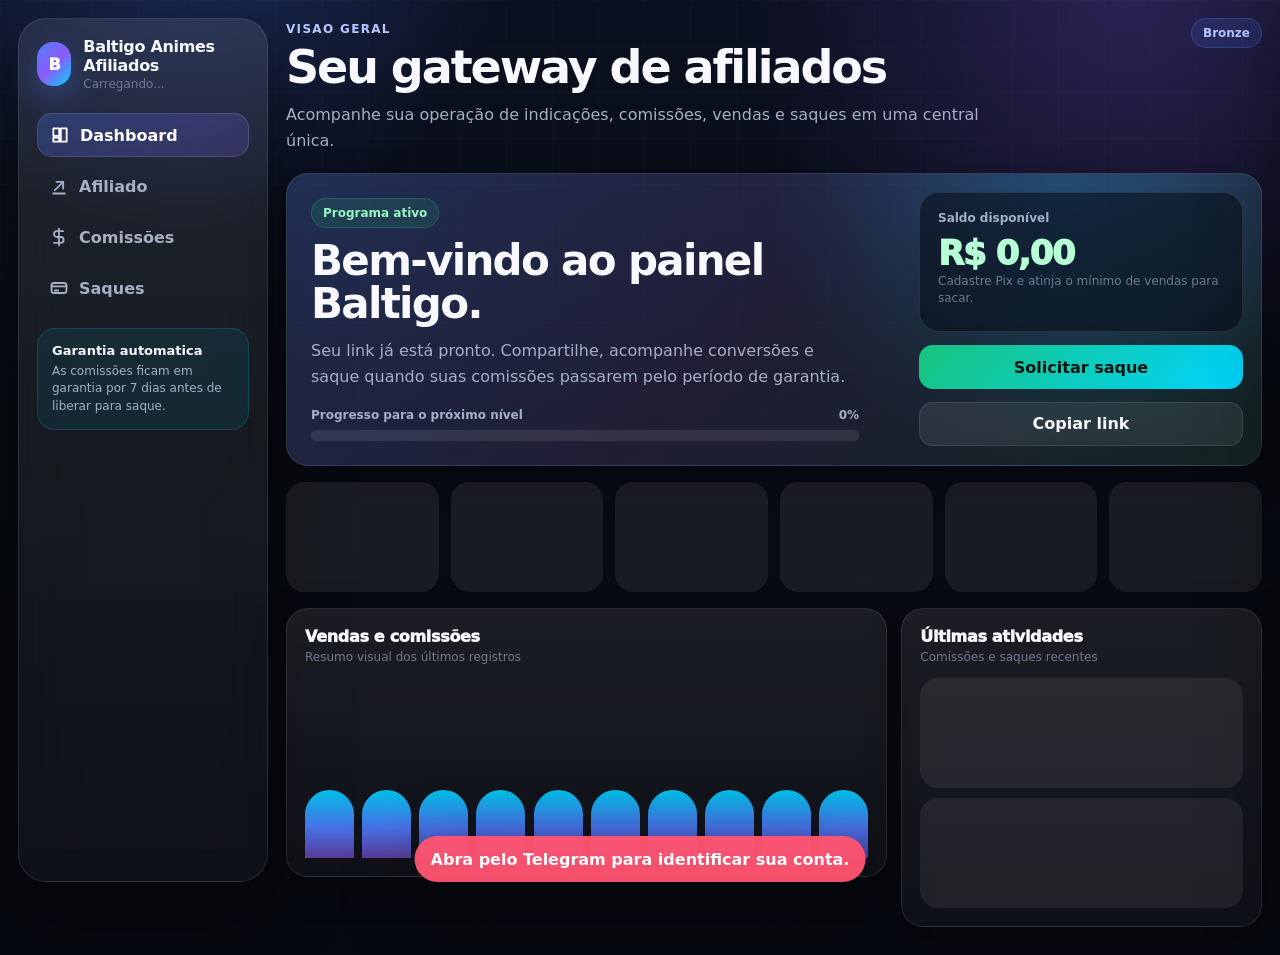
==== miniapp/affiliate/index.html @ 744299f0 "Create index.html" ====
<!doctype html>
<html lang="pt-BR">
<head>
  <meta charset="utf-8" />
  <meta name="viewport" content="width=device-width, initial-scale=1, maximum-scale=1, viewport-fit=cover" />
  <title>Baltigo Animes Afiliados</title>
  <meta name="theme-color" content="#090d18" />
  <script src="https://telegram.org/js/telegram-web-app.js"></script>
  <style>
    :root {
      --bg: #080b12;
      --bg2: #0c1220;
      --surface: rgba(17, 24, 39, .78);
      --surface2: rgba(25, 34, 52, .86);
      --surface3: rgba(255, 255, 255, .065);
      --line: rgba(255, 255, 255, .10);
      --line2: rgba(255, 255, 255, .18);
      --text: #f7f9ff;
      --text2: #a5b0c4;
      --text3: #6f7b93;
      --blue: #4f7dff;
      --cyan: #00d4ff;
      --purple: #8b5cf6;
      --green: #21d07a;
      --amber: #f6c453;
      --red: #ff5470;
      --shadow: 0 24px 80px rgba(0, 0, 0, .45);
      --shadow2: 0 10px 36px rgba(0, 0, 0, .30);
      --radius: 22px;
      --radius2: 14px;
      --safe-t: env(safe-area-inset-top, 0px);
      --safe-b: env(safe-area-inset-bottom, 0px);
      --ease: cubic-bezier(.22, 1, .36, 1);
      color-scheme: dark;
      font-family: Inter, ui-sans-serif, system-ui, -apple-system, BlinkMacSystemFont, "Segoe UI", sans-serif;
    }

    * { box-sizing: border-box; }
    html { scroll-behavior: smooth; }
    body {
      margin: 0;
      min-height: 100dvh;
      color: var(--text);
      background:
        radial-gradient(circle at 15% -10%, rgba(79, 125, 255, .28), transparent 330px),
        radial-gradient(circle at 88% 0%, rgba(139, 92, 246, .24), transparent 380px),
        linear-gradient(180deg, #0b1020 0%, #080b12 42%, #070910 100%);
      overflow-x: hidden;
      -webkit-font-smoothing: antialiased;
    }
    body::before {
      content: "";
      position: fixed;
      inset: 0;
      pointer-events: none;
      background-image:
        linear-gradient(rgba(255,255,255,.022) 1px, transparent 1px),
        linear-gradient(90deg, rgba(255,255,255,.022) 1px, transparent 1px);
      background-size: 46px 46px;
      mask-image: linear-gradient(180deg, rgba(0,0,0,.8), transparent 76%);
    }
    button, input, select, textarea { font: inherit; }
    button { border: 0; cursor: pointer; }
    input, select, textarea {
      width: 100%;
      color: var(--text);
      background: rgba(255, 255, 255, .065);
      border: 1px solid var(--line);
      border-radius: 14px;
      min-height: 48px;
      outline: none;
      padding: 0 14px;
      transition: border-color .2s, box-shadow .2s, background .2s;
    }
    textarea { min-height: 98px; padding-top: 12px; resize: vertical; }
    input:focus, select:focus, textarea:focus {
      border-color: rgba(79, 125, 255, .72);
      box-shadow: 0 0 0 4px rgba(79, 125, 255, .14);
      background: rgba(255, 255, 255, .09);
    }
    label { display: grid; gap: 8px; color: var(--text2); font-size: 13px; font-weight: 700; }

    .app-shell { position: relative; z-index: 1; max-width: 1440px; margin: 0 auto; padding: calc(18px + var(--safe-t)) 18px calc(28px + var(--safe-b)); }
    .layout { display: grid; grid-template-columns: 250px minmax(0, 1fr); gap: 18px; align-items: start; }
    .sidebar {
      position: sticky;
      top: calc(16px + var(--safe-t));
      min-height: calc(100dvh - 36px - var(--safe-t));
      background: linear-gradient(180deg, rgba(255,255,255,.09), rgba(255,255,255,.035));
      border: 1px solid var(--line);
      border-radius: 28px;
      box-shadow: var(--shadow);
      backdrop-filter: blur(24px);
      padding: 18px;
    }
    .brand { display: flex; align-items: center; gap: 12px; margin-bottom: 22px; }
    .brand-mark {
      width: 44px; height: 44px; border-radius: 16px;
      display: grid; place-items: center; font-weight: 950; letter-spacing: -.04em;
      background: linear-gradient(135deg, var(--blue), var(--purple) 52%, var(--cyan));
      box-shadow: 0 12px 32px rgba(79, 125, 255, .35);
    }
    .brand-title { font-size: 16px; font-weight: 900; letter-spacing: -.02em; }
    .brand-sub { color: var(--text3); font-size: 12px; margin-top: 2px; }
    .nav { display: grid; gap: 7px; }
    .nav-btn {
      display: flex; align-items: center; gap: 10px;
      min-height: 44px;
      padding: 0 12px;
      border-radius: 15px;
      background: transparent;
      color: var(--text2);
      font-weight: 800;
      transition: transform .18s var(--ease), background .18s, color .18s;
    }
    .nav-btn:hover { background: rgba(255,255,255,.07); color: var(--text); transform: translateX(2px); }
    .nav-btn.active { background: linear-gradient(135deg, rgba(79,125,255,.26), rgba(139,92,246,.20)); color: #fff; border: 1px solid rgba(255,255,255,.12); }
    .nav-ico { width: 20px; height: 20px; display: grid; place-items: center; color: currentColor; }
    .nav-ico svg { width: 20px; height: 20px; stroke: currentColor; fill: none; stroke-width: 2.15; stroke-linecap: round; stroke-linejoin: round; }
    .side-mini {
      margin-top: 18px;
      padding: 14px;
      border-radius: 18px;
      background: rgba(0, 212, 255, .08);
      border: 1px solid rgba(0, 212, 255, .18);
    }
    .side-mini strong { display: block; font-size: 13px; }
    .side-mini span { display: block; margin-top: 5px; color: var(--text2); font-size: 12px; line-height: 1.45; }

    .mobile-top { display: none; align-items: center; justify-content: space-between; gap: 12px; margin-bottom: 14px; }
    .mobile-nav {
      display: none;
      position: fixed;
      left: 12px; right: 12px; bottom: calc(10px + var(--safe-b));
      z-index: 30;
      grid-template-columns: repeat(5, 1fr);
      gap: 4px;
      padding: 6px;
      border-radius: 24px;
      background: rgba(12, 18, 32, .92);
      border: 1px solid var(--line);
      box-shadow: var(--shadow);
      backdrop-filter: blur(24px);
    }
    .mobile-nav.no-admin { grid-template-columns: repeat(4, 1fr); }
    .mobile-nav .nav-btn { min-height: 56px; justify-content: center; padding: 0; border-radius: 18px; flex-direction: column; gap: 3px; font-size: 10px; }
    .mobile-nav .nav-btn span:last-child { display: block; }
    .mobile-nav .nav-ico { width: 22px; height: 22px; }
    .mobile-nav .nav-ico svg { width: 21px; height: 21px; }

    .content { min-width: 0; }
    .page { display: none; animation: pageIn .26s var(--ease) both; }
    .page.active { display: block; }
    @keyframes pageIn { from { opacity: 0; transform: translateY(12px); } to { opacity: 1; transform: translateY(0); } }

    .topline { display: flex; align-items: flex-start; justify-content: space-between; gap: 14px; margin-bottom: 18px; }
    .eyebrow { display: inline-flex; align-items: center; gap: 8px; color: #b9c7ff; font-size: 12px; font-weight: 900; text-transform: uppercase; letter-spacing: .11em; }
    .page-title { margin: 8px 0 0; font-size: clamp(27px, 4.5vw, 46px); line-height: .98; letter-spacing: -.045em; }
    .page-copy { color: var(--text2); max-width: 720px; line-height: 1.65; margin: 12px 0 0; }
    .pill {
      display: inline-flex; align-items: center; gap: 7px;
      min-height: 30px;
      padding: 0 11px;
      border-radius: 999px;
      font-size: 12px;
      font-weight: 900;
      background: rgba(255,255,255,.07);
      border: 1px solid var(--line);
      color: var(--text2);
      white-space: nowrap;
    }
    .pill.green { background: rgba(33,208,122,.12); border-color: rgba(33,208,122,.24); color: #9af5c2; }
    .pill.amber { background: rgba(246,196,83,.13); border-color: rgba(246,196,83,.24); color: #ffe4a1; }
    .pill.blue { background: rgba(79,125,255,.14); border-color: rgba(79,125,255,.28); color: #b8c8ff; }
    .pill.red { background: rgba(255,84,112,.13); border-color: rgba(255,84,112,.26); color: #ffb3c1; }

    .card {
      position: relative;
      overflow: hidden;
      background: linear-gradient(180deg, rgba(255,255,255,.078), rgba(255,255,255,.036));
      border: 1px solid var(--line);
      border-radius: var(--radius);
      box-shadow: var(--shadow2);
      backdrop-filter: blur(22px);
      transition: transform .22s var(--ease), border-color .22s, background .22s;
    }
    .card:hover { transform: translateY(-3px); border-color: rgba(255,255,255,.18); }
    .card-pad { padding: 18px; }
    .hero-card {
      display: grid;
      grid-template-columns: minmax(0, 1fr) 360px;
      gap: 18px;
      align-items: stretch;
      margin-bottom: 16px;
      background:
        radial-gradient(circle at 80% 0%, rgba(0,212,255,.20), transparent 300px),
        linear-gradient(135deg, rgba(79,125,255,.22), rgba(139,92,246,.11) 48%, rgba(33,208,122,.08)),
        rgba(255,255,255,.045);
    }
    .hero-main { padding: 24px; }
    .hero-main h2 { margin: 12px 0 0; font-size: clamp(25px, 3.7vw, 42px); line-height: 1.02; letter-spacing: -.04em; }
    .hero-main p { color: var(--text2); line-height: 1.65; margin: 12px 0 0; max-width: 720px; }
    .hero-side { padding: 18px; display: grid; gap: 12px; align-content: stretch; }
    .balance-box {
      border-radius: 20px;
      background: rgba(4, 9, 18, .52);
      border: 1px solid rgba(255,255,255,.10);
      padding: 18px;
    }
    .balance-label { color: var(--text2); font-size: 12px; font-weight: 800; }
    .balance-value { margin-top: 8px; font-size: 34px; font-weight: 950; letter-spacing: -.04em; color: #b7ffd5; overflow-wrap: anywhere; }
    .progress-wrap { margin-top: 18px; }
    .progress-head { display: flex; justify-content: space-between; gap: 12px; color: var(--text2); font-size: 12px; font-weight: 800; margin-bottom: 8px; }
    .progress { height: 11px; border-radius: 999px; background: rgba(255,255,255,.09); overflow: hidden; }
    .progress span { display: block; height: 100%; width: 0%; border-radius: inherit; background: linear-gradient(90deg, var(--blue), var(--cyan), var(--green)); transition: width .7s var(--ease); }

    .btn {
      display: inline-flex; align-items: center; justify-content: center; gap: 9px;
      min-height: 44px;
      padding: 0 15px;
      border-radius: 14px;
      background: rgba(255,255,255,.08);
      border: 1px solid var(--line);
      color: var(--text);
      font-weight: 900;
      transition: transform .18s var(--ease), box-shadow .18s, background .18s, border-color .18s;
      white-space: nowrap;
    }
    .btn:hover { transform: translateY(-1px); border-color: var(--line2); background: rgba(255,255,255,.11); }
    .btn:active { transform: scale(.97); }
    .btn.primary { border: 0; background: linear-gradient(135deg, var(--blue), var(--purple)); box-shadow: 0 12px 28px rgba(79,125,255,.26); }
    .btn.money { border: 0; background: linear-gradient(135deg, #19c37d, #00d4ff); color: #03130d; }
    .btn.danger { border: 0; background: linear-gradient(135deg, #ff5470, #f43f5e); }
    .btn.ghost { background: transparent; }
    .btn.full { width: 100%; }
    .btn:disabled { opacity: .45; cursor: not-allowed; transform: none; }
    .actions { display: flex; flex-wrap: wrap; gap: 10px; align-items: center; }

    .kpi-grid { display: grid; grid-template-columns: repeat(6, minmax(0, 1fr)); gap: 12px; margin-bottom: 16px; }
    .kpi { min-height: 134px; padding: 17px; }
    .kpi-icon { width: 38px; height: 38px; border-radius: 14px; display: grid; place-items: center; margin-bottom: 14px; background: rgba(255,255,255,.08); color: #cbd5ff; }
    .kpi-label { color: var(--text2); font-size: 12px; font-weight: 850; }
    .kpi-value { margin-top: 7px; font-size: 24px; font-weight: 950; letter-spacing: -.04em; overflow-wrap: anywhere; }
    .kpi-hint { margin-top: 5px; color: var(--text3); font-size: 12px; }
    .kpi.green .kpi-value { color: #a7f3c6; }
    .kpi.amber .kpi-value { color: #ffe4a1; }
    .kpi.red .kpi-value { color: #ffb3c1; }

    .grid-2 { display: grid; grid-template-columns: minmax(0, 1.25fr) minmax(330px, .75fr); gap: 14px; align-items: start; }
    .grid-3 { display: grid; grid-template-columns: repeat(3, minmax(0, 1fr)); gap: 12px; }
    .section-head { display: flex; align-items: center; justify-content: space-between; gap: 12px; margin-bottom: 14px; }
    .section-title { margin: 0; font-size: 16px; font-weight: 950; letter-spacing: -.02em; }
    .section-sub { margin-top: 4px; color: var(--text3); font-size: 12px; }

    .chart { display: flex; align-items: end; gap: 8px; height: 180px; padding-top: 10px; }
    .bar { flex: 1; min-width: 16px; border-radius: 999px 999px 8px 8px; background: linear-gradient(180deg, var(--cyan), var(--blue) 55%, rgba(139,92,246,.65)); min-height: 18px; opacity: .9; transform-origin: bottom; animation: grow .65s var(--ease) both; }
    @keyframes grow { from { transform: scaleY(.2); opacity: .35; } to { transform: scaleY(1); opacity: .9; } }

    .link-box { display: grid; gap: 12px; }
    .copy-field { display: flex; gap: 9px; padding: 8px; border-radius: 18px; background: rgba(0,0,0,.22); border: 1px solid var(--line); }
    .copy-field input { border: 0; background: transparent; min-height: 38px; padding: 0 6px; font-weight: 800; color: #dbe6ff; }
    .qr-card { display: grid; grid-template-columns: 116px minmax(0, 1fr); gap: 14px; align-items: center; }
    .qr-card img { width: 116px; height: 116px; border-radius: 18px; background: #fff; padding: 8px; }
    .share-texts { display: grid; gap: 10px; }
    .share-template {
      padding: 13px;
      border-radius: 16px;
      background: rgba(255,255,255,.055);
      border: 1px solid var(--line);
      color: var(--text2);
      line-height: 1.45;
      cursor: pointer;
      transition: background .18s, transform .18s var(--ease);
    }
    .share-template:hover { background: rgba(255,255,255,.085); transform: translateY(-2px); }

    .activity-list, .commission-list, .withdraw-list, .affiliate-list { display: grid; gap: 10px; }
    .activity-item, .commission-item, .withdraw-item, .affiliate-item {
      display: grid;
      grid-template-columns: minmax(0, 1fr) auto;
      gap: 12px;
      align-items: center;
      padding: 14px;
      border-radius: 18px;
      border: 1px solid var(--line);
      background: rgba(255,255,255,.045);
      transition: transform .18s var(--ease), border-color .18s;
    }
    .activity-item:hover, .commission-item:hover, .withdraw-item:hover, .affiliate-item:hover { transform: translateY(-2px); border-color: var(--line2); }
    .item-title { font-weight: 920; }
    .item-meta { margin-top: 4px; color: var(--text3); font-size: 12px; line-height: 1.45; }
    .item-money { font-weight: 950; font-size: 16px; text-align: right; }

    .filters { display: flex; flex-wrap: wrap; gap: 8px; margin-bottom: 14px; }
    .chip {
      min-height: 36px;
      padding: 0 12px;
      border-radius: 999px;
      background: rgba(255,255,255,.055);
      color: var(--text2);
      border: 1px solid var(--line);
      font-size: 12px;
      font-weight: 900;
    }
    .chip.active { background: #fff; color: #101624; }
    .status {
      display: inline-flex; align-items: center; gap: 6px;
      min-height: 26px;
      padding: 0 9px;
      border-radius: 999px;
      font-size: 11px;
      font-weight: 950;
      background: rgba(255,255,255,.08);
      color: var(--text2);
      white-space: nowrap;
    }
    .status.available, .status.paid, .status.active { color: #9af5c2; background: rgba(33,208,122,.13); }
    .status.pending_guarantee, .status.pending, .status.incomplete { color: #ffe4a1; background: rgba(246,196,83,.14); }
    .status.withdrawal_pending { color: #b8c8ff; background: rgba(79,125,255,.16); }
    .status.canceled, .status.refused, .status.blocked { color: #ffb3c1; background: rgba(255,84,112,.14); }

    .withdraw-hero { display: grid; grid-template-columns: minmax(0, 1fr) 320px; gap: 14px; }
    .requirements { display: grid; gap: 9px; }
    .req { display: flex; align-items: center; justify-content: space-between; gap: 12px; padding: 11px 12px; border-radius: 15px; background: rgba(255,255,255,.05); border: 1px solid var(--line); color: var(--text2); font-size: 13px; font-weight: 800; }
    .req.ok { color: #b7ffd5; border-color: rgba(33,208,122,.20); }

    .admin-toolbar { display: grid; grid-template-columns: minmax(220px, 1fr) 150px 150px 170px; gap: 10px; margin-bottom: 14px; }
    .admin-list .affiliate-item { grid-template-columns: minmax(0, 1fr) auto; }
    .affiliate-main { display: grid; gap: 8px; }
    .affiliate-name { font-weight: 950; font-size: 15px; }
    .affiliate-metrics { display: flex; flex-wrap: wrap; gap: 7px; color: var(--text3); font-size: 12px; }

    .drawer-backdrop {
      position: fixed;
      inset: 0;
      z-index: 80;
      background: rgba(0,0,0,.55);
      opacity: 0;
      pointer-events: none;
      transition: opacity .22s;
    }
    .drawer {
      position: fixed;
      top: 0; right: 0; bottom: 0;
      z-index: 90;
      width: min(480px, 100vw);
      background: rgba(12,18,32,.96);
      border-left: 1px solid var(--line);
      box-shadow: var(--shadow);
      transform: translateX(102%);
      transition: transform .28s var(--ease);
      backdrop-filter: blur(26px);
      padding: calc(18px + var(--safe-t)) 18px calc(18px + var(--safe-b));
      overflow-y: auto;
    }
    body.drawer-open .drawer-backdrop { opacity: 1; pointer-events: auto; }
    body.drawer-open .drawer { transform: translateX(0); }

    .onboarding {
      position: fixed;
      inset: 0;
      z-index: 100;
      display: none;
      padding: calc(18px + var(--safe-t)) 16px calc(18px + var(--safe-b));
      background:
        radial-gradient(circle at 20% 0%, rgba(79,125,255,.32), transparent 360px),
        radial-gradient(circle at 90% 10%, rgba(139,92,246,.30), transparent 420px),
        #080b12;
      overflow-y: auto;
    }
    .onboarding.active { display: grid; place-items: center; }
    .onboarding-shell { width: min(1060px, 100%); display: grid; grid-template-columns: minmax(0, 1fr) 420px; gap: 18px; align-items: stretch; }
    .onboarding-copy, .onboarding-form {
      border-radius: 30px;
      border: 1px solid var(--line);
      background: linear-gradient(180deg, rgba(255,255,255,.095), rgba(255,255,255,.045));
      box-shadow: var(--shadow);
      backdrop-filter: blur(24px);
    }
    .onboarding-copy { padding: clamp(24px, 5vw, 44px); display: grid; align-content: center; }
    .onboarding-copy h1 { margin: 14px 0 0; font-size: clamp(36px, 7vw, 66px); line-height: .93; letter-spacing: -.06em; }
    .onboarding-copy p { color: var(--text2); line-height: 1.7; font-size: 16px; max-width: 630px; }
    .benefits { display: grid; grid-template-columns: repeat(2, minmax(0, 1fr)); gap: 10px; margin-top: 18px; }
    .benefit { padding: 14px; border-radius: 18px; background: rgba(255,255,255,.055); border: 1px solid var(--line); font-weight: 850; color: #e5ebff; }
    .onboarding-form { padding: 22px; align-self: center; }
    .form-title { font-size: 20px; font-weight: 950; margin-bottom: 6px; }
    .form-sub { color: var(--text2); font-size: 13px; line-height: 1.5; margin-bottom: 16px; }
    .form-grid { display: grid; gap: 12px; }

    .skeleton { position: relative; overflow: hidden; background: rgba(255,255,255,.07); border-radius: 18px; min-height: 110px; }
    .skeleton::after {
      content: "";
      position: absolute;
      inset: 0;
      transform: translateX(-100%);
      background: linear-gradient(90deg, transparent, rgba(255,255,255,.12), transparent);
      animation: shimmer 1.15s infinite;
    }
    @keyframes shimmer { 100% { transform: translateX(100%); } }

    .empty {
      display: grid; place-items: center; text-align: center;
      min-height: 180px;
      border-radius: 20px;
      border: 1px dashed var(--line2);
      color: var(--text2);
      padding: 22px;
    }
    .toast {
      position: fixed;
      left: 50%;
      bottom: calc(18px + var(--safe-b));
      transform: translateX(-50%) translateY(24px);
      z-index: 120;
      opacity: 0;
      pointer-events: none;
      min-height: 46px;
      max-width: calc(100vw - 28px);
      padding: 0 16px;
      border-radius: 999px;
      display: flex; align-items: center; gap: 10px;
      background: rgba(255,255,255,.96);
      color: #101624;
      font-weight: 900;
      box-shadow: var(--shadow);
      transition: opacity .22s, transform .22s var(--ease);
    }
    .toast.show { opacity: 1; transform: translateX(-50%) translateY(0); }

    .muted { color: var(--text2); }
    .tiny { color: var(--text3); font-size: 12px; line-height: 1.45; }
    .hidden { display: none !important; }

    @media (max-width: 1180px) {
      .layout { grid-template-columns: 1fr; }
      .sidebar { display: none; }
      .mobile-top, .mobile-nav { display: flex; }
      .mobile-nav { display: grid; }
      .app-shell { padding-bottom: calc(96px + var(--safe-b)); }
      .hero-card, .grid-2, .withdraw-hero { grid-template-columns: 1fr; }
      .kpi-grid { grid-template-columns: repeat(3, minmax(0, 1fr)); }
    }
    @media (max-width: 760px) {
      .app-shell { padding-left: 12px; padding-right: 12px; }
      .topline { display: block; }
      .kpi-grid, .grid-3, .admin-toolbar { grid-template-columns: 1fr; }
      .hero-main, .hero-side, .card-pad { padding: 15px; }
      .balance-value { font-size: 29px; }
      .copy-field, .qr-card { display: grid; grid-template-columns: 1fr; }
      .qr-card img { width: 140px; height: 140px; }
      .activity-item, .commission-item, .withdraw-item, .affiliate-item { grid-template-columns: 1fr; }
      .item-money { text-align: left; }
      .onboarding-shell { grid-template-columns: 1fr; }
      .benefits { grid-template-columns: 1fr; }
      .onboarding-copy { padding: 24px; }
    }
  </style>
</head>
<body>
  <div class="onboarding" id="onboarding">
    <div class="onboarding-shell">
      <section class="onboarding-copy">
        <span class="eyebrow">Baltigo Animes Partners</span>
        <h1>Crie sua conta de afiliado.</h1>
        <p>Seu painel para divulgar o bot de animes, acompanhar vendas em tempo real, receber comissões e solicitar saque via Pix com uma experiência de plataforma profissional.</p>
        <div class="benefits">
          <div class="benefit">Link personalizado</div>
          <div class="benefit">Comissões por venda</div>
          <div class="benefit">Saldo em tempo real</div>
          <div class="benefit">Saque via Pix</div>
        </div>
      </section>
      <form class="onboarding-form" id="accountForm">
        <div class="form-title">Dados da conta</div>
        <div class="form-sub">Essas informações ajudam o admin a validar pagamentos e organizar os afiliados.</div>
        <div class="form-grid">
          <label>Nome completo<input id="accountName" autocomplete="name" placeholder="Seu nome completo" required /></label>
          <label>E-mail<input id="accountEmail" type="email" autocomplete="email" placeholder="voce@email.com" required /></label>
          <label>Telefone / WhatsApp<input id="accountPhone" autocomplete="tel" placeholder="(00) 00000-0000" required /></label>
          <button class="btn primary full" id="accountSubmit" type="submit">Criar minha conta</button>
        </div>
      </form>
    </div>
  </div>

  <div class="app-shell">
    <header class="mobile-top">
      <div class="brand">
        <div class="brand-mark">B</div>
        <div><div class="brand-title">Afiliados</div><div class="brand-sub" id="mobileUserLabel">Baltigo</div></div>
      </div>
      <span class="pill blue" id="mobileTier">Bronze</span>
    </header>

    <div class="layout">
      <aside class="sidebar">
        <div class="brand">
          <div class="brand-mark">B</div>
          <div><div class="brand-title">Baltigo Animes Afiliados</div><div class="brand-sub" id="userLabel">Carregando...</div></div>
        </div>
        <nav class="nav" id="desktopNav">
          <button class="nav-btn active" data-view="dashboard"><span class="nav-ico" data-icon="dashboard"></span><span>Dashboard</span></button>
          <button class="nav-btn" data-view="affiliate"><span class="nav-ico" data-icon="affiliate"></span><span>Afiliado</span></button>
          <button class="nav-btn" data-view="commissions"><span class="nav-ico" data-icon="commissions"></span><span>Comissões</span></button>
          <button class="nav-btn" data-view="withdrawals"><span class="nav-ico" data-icon="withdrawals"></span><span>Saques</span></button>
          <button class="nav-btn hidden" data-view="admin" id="adminNav"><span class="nav-ico" data-icon="admin"></span><span>Admin</span></button>
        </nav>
        <div class="side-mini">
          <strong>Garantia automatica</strong>
          <span>As comissões ficam em garantia por 7 dias antes de liberar para saque.</span>
        </div>
      </aside>

      <main class="content">
        <section class="page active" id="dashboardPage">
          <div class="topline">
            <div>
              <span class="eyebrow">Visao geral</span>
              <h1 class="page-title" id="helloTitle">Seu gateway de afiliados</h1>
              <p class="page-copy">Acompanhe sua operação de indicações, comissões, vendas e saques em uma central única.</p>
            </div>
            <span class="pill blue" id="tierPill">Bronze</span>
          </div>

          <article class="card hero-card">
            <div class="hero-main">
              <span class="pill green">Programa ativo</span>
              <h2 id="heroGreeting">Bem-vindo ao painel Baltigo.</h2>
              <p id="heroText">Seu link já está pronto. Compartilhe, acompanhe conversões e saque quando suas comissões passarem pelo período de garantia.</p>
              <div class="progress-wrap">
                <div class="progress-head"><span id="levelProgressLabel">Progresso para o próximo nível</span><span id="levelProgressValue">0%</span></div>
                <div class="progress"><span id="levelBar"></span></div>
              </div>
            </div>
            <div class="hero-side">
              <div class="balance-box">
              <div class="balance-label">Saldo disponível</div>
                <div class="balance-value" id="availableHero">R$ 0,00</div>
                <div class="tiny" id="withdrawHint">Cadastre Pix e atinja o mínimo de vendas para sacar.</div>
              </div>
              <div class="actions">
                <button class="btn money full" id="withdrawBtn">Solicitar saque</button>
                <button class="btn full" id="copyLinkBtn">Copiar link</button>
              </div>
            </div>
          </article>

          <section class="kpi-grid" id="kpiGrid"></section>

          <section class="grid-2">
            <article class="card card-pad">
              <div class="section-head"><div><h3 class="section-title">Vendas e comissões</h3><div class="section-sub">Resumo visual dos últimos registros</div></div></div>
              <div class="chart" id="salesChart"></div>
            </article>
            <article class="card card-pad">
              <div class="section-head"><div><h3 class="section-title">Últimas atividades</h3><div class="section-sub">Comissões e saques recentes</div></div></div>
              <div class="activity-list" id="activityList"></div>
            </article>
          </section>
        </section>

        <section class="page" id="affiliatePage">
          <div class="topline">
            <div><span class="eyebrow">Divulgacao</span><h1 class="page-title">Central do afiliado</h1><p class="page-copy">Copie seu link, gere QR Code e use textos prontos para vender mais.</p></div>
          </div>
          <section class="grid-2">
            <article class="card card-pad link-box">
              <div class="section-head"><div><h3 class="section-title">Link personalizado</h3><div class="section-sub">Toda venda feita por esse link entra na sua carteira.</div></div></div>
              <div class="copy-field"><input id="refLink" readonly /><button class="btn primary" id="copyLinkBtn2">Copiar</button><button class="btn" id="shareBtn">Compartilhar</button></div>
              <div class="qr-card">
                <img id="qrImage" alt="QR Code do link de indicacao" />
                <div><h3 class="section-title">QR Code</h3><p class="tiny">Use em grupos, stories ou materiais de divulgacao. O destino e o mesmo link personalizado.</p></div>
              </div>
            </article>
            <article class="card card-pad">
              <div class="section-head"><div><h3 class="section-title">Metricas do link</h3><div class="section-sub">Funil simples da sua indicacao</div></div></div>
              <div class="grid-3" id="affiliateMetrics"></div>
            </article>
          </section>
          <section class="card card-pad" style="margin-top:14px">
            <div class="section-head"><div><h3 class="section-title">Textos prontos</h3><div class="section-sub">Toque para copiar uma sugestao de divulgacao.</div></div></div>
            <div class="share-texts" id="shareTexts"></div>
          </section>
        </section>

        <section class="page" id="commissionsPage">
          <div class="topline">
            <div><span class="eyebrow">Financeiro</span><h1 class="page-title">Comissões</h1><p class="page-copy">Cada comissão passa por garantia de 7 dias antes de ficar disponível para saque.</p></div>
          </div>
          <div class="grid-3" id="commissionStatusCards"></div>
          <article class="card card-pad" style="margin-top:14px">
            <div class="section-head"><div><h3 class="section-title">Histórico</h3><div class="section-sub">Filtre por status para acompanhar cada venda.</div></div></div>
            <div class="filters" id="commissionFilters"></div>
            <div class="commission-list" id="commissionsList"></div>
          </article>
        </section>

        <section class="page" id="withdrawalsPage">
          <div class="topline">
            <div><span class="eyebrow">Pix</span><h1 class="page-title">Saques</h1><p class="page-copy">Gerencie sua chave Pix, veja o que falta para sacar e acompanhe o histórico.</p></div>
          </div>
          <section class="withdraw-hero">
            <article class="card card-pad">
              <div class="balance-label">Pronto para sacar</div>
              <div class="balance-value" id="withdrawAvailable">R$ 0,00</div>
              <div class="requirements" id="withdrawRequirements" style="margin-top:16px"></div>
              <div class="actions" style="margin-top:16px"><button class="btn money" id="withdrawBtn2">Solicitar saque</button></div>
            </article>
            <article class="card card-pad">
              <div class="section-head"><div><h3 class="section-title">Chave Pix</h3><div class="section-sub">Usada para pagar seus saques.</div></div></div>
              <label>Pix cadastrado<input id="pixInput" placeholder="CPF, e-mail, telefone ou chave aleatoria" /></label>
              <button class="btn primary full" id="savePixBtn" style="margin-top:12px">Salvar Pix</button>
            </article>
          </section>
          <article class="card card-pad" style="margin-top:14px">
            <div class="section-head"><div><h3 class="section-title">Histórico de saques</h3><div class="section-sub">Status e comprovação administrativa.</div></div></div>
            <div class="withdraw-list" id="withdrawalsList"></div>
          </article>
        </section>

        <section class="page" id="adminPage">
          <div class="topline">
            <div><span class="eyebrow">Administracao</span><h1 class="page-title">Operacao de afiliados</h1><p class="page-copy">Visao geral, saques pendentes, afiliados, filtros e detalhes de cada conta.</p></div>
          </div>
          <section class="kpi-grid" id="adminKpis"></section>
          <section class="grid-2">
            <article class="card card-pad">
              <div class="section-head"><div><h3 class="section-title">Saques pendentes</h3><div class="section-sub">Aprove ou recuse pagamentos Pix.</div></div></div>
              <div class="withdraw-list" id="adminWithdrawals"></div>
            </article>
            <article class="card card-pad">
              <div class="section-head"><div><h3 class="section-title">Configuracoes</h3><div class="section-sub">Ajustes principais do programa.</div></div></div>
              <div class="grid-3" id="settingsGrid"></div>
              <button class="btn primary full" id="saveSettingsBtn" style="margin-top:12px">Salvar configuracoes</button>
            </article>
          </section>
          <article class="card card-pad" style="margin-top:14px">
            <div class="section-head"><div><h3 class="section-title">Afiliados</h3><div class="section-sub">Busque, filtre, ordene e abra detalhes.</div></div></div>
            <div class="admin-toolbar">
              <input id="adminSearch" placeholder="Buscar por nome, e-mail, telefone ou ID" />
              <select id="adminTier"><option value="all">Todos niveis</option><option>Bronze</option><option>Prata</option><option>Ouro</option></select>
              <select id="adminStatus"><option value="all">Todos status</option><option value="active">Ativo</option><option value="incomplete">Incompleto</option><option value="blocked">Bloqueado</option></select>
              <select id="adminSort"><option value="sales">Ordenar vendas</option><option value="saldo">Ordenar saldo</option><option value="cliques">Ordenar cliques</option><option value="data">Ordenar data</option></select>
            </div>
            <div class="affiliate-list admin-list" id="adminAffiliates"></div>
          </article>
        </section>
      </main>
    </div>
  </div>

  <nav class="mobile-nav" id="mobileNav">
    <button class="nav-btn active" data-view="dashboard"><span class="nav-ico" data-icon="dashboard"></span><span>Inicio</span></button>
    <button class="nav-btn" data-view="affiliate"><span class="nav-ico" data-icon="affiliate"></span><span>Link</span></button>
          <button class="nav-btn" data-view="commissions"><span class="nav-ico" data-icon="commissions"></span><span>Comissão</span></button>
    <button class="nav-btn" data-view="withdrawals"><span class="nav-ico" data-icon="withdrawals"></span><span>Saque</span></button>
    <button class="nav-btn hidden" data-view="admin" id="adminNavMobile"><span class="nav-ico" data-icon="admin"></span><span>Admin</span></button>
  </nav>

  <div class="drawer-backdrop" id="drawerBackdrop"></div>
  <aside class="drawer" id="drawer">
    <div class="section-head">
      <div><h3 class="section-title" id="drawerTitle">Detalhes</h3><div class="section-sub" id="drawerSub">Afiliado</div></div>
      <button class="btn ghost" id="drawerClose">Fechar</button>
    </div>
    <div id="drawerBody"></div>
  </aside>

  <div class="toast" id="toast">Tudo certo</div>

  <script>
    const tg = window.Telegram?.WebApp;
    tg?.ready?.();
    tg?.expand?.();

    const $ = (id) => document.getElementById(id);
    const user = tg?.initDataUnsafe?.user || {};
    const params = new URLSearchParams(location.search);
    const userId = String(user.id || params.get("user_id") || "");
    const botUsername = params.get("bot") || "AnimesBaltigo_Bot";
    const state = {
      summary: null,
      commissions: [],
      withdrawals: [],
      adminOverview: null,
      adminWithdrawals: [],
      adminAffiliates: [],
      commissionFilter: "all",
      currentView: "dashboard",
    };

    const icons = {
      dashboard: `<svg viewBox="0 0 24 24"><path d="M4 13h7V4H4z"/><path d="M13 20h7V4h-7z"/><path d="M4 20h7v-5H4z"/></svg>`,
      affiliate: `<svg viewBox="0 0 24 24"><path d="M7 17 17 7"/><path d="M9 7h8v8"/><path d="M5 21h14"/></svg>`,
      commissions: `<svg viewBox="0 0 24 24"><path d="M12 2v20"/><path d="M17 5H9.5a3.5 3.5 0 0 0 0 7H14a3.5 3.5 0 0 1 0 7H6"/></svg>`,
      withdrawals: `<svg viewBox="0 0 24 24"><rect x="3" y="6" width="18" height="12" rx="3"/><path d="M3 10h18"/><path d="M7 15h4"/></svg>`,
      admin: `<svg viewBox="0 0 24 24"><path d="M12 3 4 6v6c0 5 3.4 8 8 9 4.6-1 8-4 8-9V6z"/><path d="M9 12l2 2 4-5"/></svg>`,
      money: `<svg width="19" height="19" viewBox="0 0 24 24" fill="none" stroke="currentColor" stroke-width="2"><path d="M12 2v20"/><path d="M17 5H9.5a3.5 3.5 0 0 0 0 7H14a3.5 3.5 0 0 1 0 7H6"/></svg>`,
      clock: `<svg width="19" height="19" viewBox="0 0 24 24" fill="none" stroke="currentColor" stroke-width="2"><circle cx="12" cy="12" r="10"/><path d="M12 6v6l4 2"/></svg>`,
      trend: `<svg width="19" height="19" viewBox="0 0 24 24" fill="none" stroke="currentColor" stroke-width="2"><path d="m3 17 6-6 4 4 8-8"/><path d="M14 7h7v7"/></svg>`,
      link: `<svg width="19" height="19" viewBox="0 0 24 24" fill="none" stroke="currentColor" stroke-width="2"><path d="M10 13a5 5 0 0 0 7.54.54l3-3a5 5 0 0 0-7.07-7.07l-1.72 1.71"/><path d="M14 11a5 5 0 0 0-7.54-.54l-3 3a5 5 0 0 0 7.07 7.07l1.71-1.71"/></svg>`,
      users: `<svg width="19" height="19" viewBox="0 0 24 24" fill="none" stroke="currentColor" stroke-width="2"><path d="M16 21v-2a4 4 0 0 0-4-4H6a4 4 0 0 0-4 4v2"/><circle cx="9" cy="7" r="4"/><path d="M22 21v-2a4 4 0 0 0-3-3.87"/><path d="M16 3.13a4 4 0 0 1 0 7.75"/></svg>`,
      check: `<svg width="19" height="19" viewBox="0 0 24 24" fill="none" stroke="currentColor" stroke-width="2.4"><path d="M20 6 9 17l-5-5"/></svg>`,
    };

    function toast(text, type = "ok") {
      const el = $("toast");
      el.textContent = text;
      el.style.color = type === "error" ? "#fff" : "#101624";
      el.style.background = type === "error" ? "rgba(255,84,112,.96)" : "rgba(255,255,255,.96)";
      el.classList.add("show");
      clearTimeout(window.__toast);
      window.__toast = setTimeout(() => el.classList.remove("show"), 2600);
    }

    async function api(path, options = {}) {
      const response = await fetch(path, options);
      const data = await response.json().catch(() => ({}));
      if (!response.ok) throw new Error(data.detail || "Erro na API");
      return data;
    }

    function esc(value) {
      return String(value ?? "").replace(/[&<>"']/g, ch => ({ "&": "&amp;", "<": "&lt;", ">": "&gt;", '"': "&quot;", "'": "&#39;" }[ch]));
    }

    function money(cents) {
      return (Number(cents || 0) / 100).toLocaleString("pt-BR", { style: "currency", currency: "BRL" });
    }

    function dateLabel(value) {
      if (!value) return "-";
      const date = new Date(String(value).replace(" ", "T") + "Z");
      if (Number.isNaN(date.getTime())) return value;
      return date.toLocaleString("pt-BR", { day: "2-digit", month: "2-digit", year: "2-digit", hour: "2-digit", minute: "2-digit" });
    }

    function statusLabel(value) {
      return ({
        pending_guarantee: "Em garantia",
        available: "Disponível",
        withdrawal_pending: "Saque pendente",
        paid: "Pago",
        canceled: "Cancelado",
        pending: "Em analise",
        refused: "Recusado",
        active: "Ativo",
        incomplete: "Incompleto",
        blocked: "Bloqueado",
      })[value] || value || "-";
    }

    function refLink() {
      return `https://t.me/${botUsername}?start=ref_${userId}`;
    }

    function profileName() {
      return state.summary?.profile?.full_name || user.first_name || "Afiliado";
    }

    function nextLevelInfo() {
      const s = state.summary || {};
      const cfg = s.settings || {};
      const sales = Number(s.valid_sales || 0);
      const silver = Number(cfg.silver_sales || 50);
      const gold = Number(cfg.gold_sales || 100);
      if (sales >= gold) return { label: "Nivel maximo", target: gold, missing: 0, percent: 100 };
      const target = sales >= silver ? gold : silver;
      return { label: sales >= silver ? "Faltam para Ouro" : "Faltam para Prata", target, missing: Math.max(0, target - sales), percent: Math.min(100, Math.round((sales / target) * 100)) };
    }

    function conversionRate() {
      const clicks = Number(state.summary?.referral?.clicks || 0);
      const sales = Number(state.summary?.valid_sales || 0);
      return clicks > 0 ? `${((sales / clicks) * 100).toFixed(1)}%` : "0%";
    }

    function setView(view) {
      state.currentView = view;
      document.querySelectorAll(".page").forEach(page => page.classList.toggle("active", page.id === `${view}Page`));
      document.querySelectorAll(".nav-btn").forEach(btn => btn.classList.toggle("active", btn.dataset.view === view));
      if (view === "commissions") loadCommissions().catch(showError);
      if (view === "withdrawals") loadWithdrawals().catch(showError);
      if (view === "admin") loadAdmin().catch(showError);
      window.scrollTo({ top: 0, behavior: "smooth" });
    }

    function showError(error) {
      console.error(error);
      toast(error.message || "Algo deu errado", "error");
    }

    function renderSkeleton() {
      $("kpiGrid").innerHTML = Array.from({ length: 6 }, () => `<div class="skeleton"></div>`).join("");
      $("activityList").innerHTML = `<div class="skeleton"></div><div class="skeleton"></div>`;
      $("salesChart").innerHTML = Array.from({ length: 10 }, () => `<div class="bar" style="height:40%"></div>`).join("");
    }

    async function loadSummary() {
      if (!userId) {
        toast("Abra pelo Telegram para identificar sua conta.", "error");
        return;
      }
      state.summary = await api(`/api/affiliate/summary?user_id=${encodeURIComponent(userId)}`);
      const referral = await api(`/api/affiliate/commissions?user_id=${encodeURIComponent(userId)}&limit=8`).catch(() => ({ items: [] }));
      state.commissions = referral.items || [];
      state.summary.referral = state.summary.referral || {};
      await hydrateReferralStats();
      updateAccountGate();
      renderSummary();
      loadWithdrawals().catch(() => {});
    }

    async function hydrateReferralStats() {
      const refs = state.summary?.referral || {};
      state.summary.referral = {
        clicks: Number(refs.clicks || 0),
        registered: Number(refs.total || refs.registered || 0),
        converted: Number(state.summary?.valid_sales || 0),
      };
    }

    function updateAccountGate() {
      const profile = state.summary?.profile || {};
      const created = Boolean(profile.account_created_at);
      $("onboarding").classList.toggle("active", !created);
      if (created) {
        $("accountName").value = profile.full_name || "";
        $("accountEmail").value = profile.email || "";
        $("accountPhone").value = profile.phone || "";
      }
    }

    function renderSummary() {
      const s = state.summary;
      const name = profileName();
      const next = nextLevelInfo();
      $("userLabel").textContent = user.username ? `@${user.username}` : `ID ${userId}`;
      $("mobileUserLabel").textContent = user.username ? `@${user.username}` : `ID ${userId}`;
      $("tierPill").textContent = `${s.tier} · ${s.direct_percent}%`;
      $("mobileTier").textContent = s.tier;
      $("helloTitle").textContent = `Ola, ${name.split(" ")[0] || "afiliado"}`;
      $("heroGreeting").textContent = `${s.tier} ativo, ${s.direct_percent}% por venda direta.`;
      $("availableHero").textContent = money(s.available_cents);
      $("withdrawAvailable").textContent = money(s.available_cents);
      $("withdrawHint").textContent = s.can_withdraw ? "Seu saldo está liberado para saque." : "Confira os requisitos para liberar seu próximo saque.";
      $("levelProgressLabel").textContent = next.label;
      $("levelProgressValue").textContent = next.missing ? `${next.missing} vendas restantes` : "100%";
      $("levelBar").style.width = `${next.percent}%`;
      $("adminNav").classList.toggle("hidden", !s.is_admin);
      $("adminNavMobile").classList.toggle("hidden", !s.is_admin);
      $("mobileNav").classList.toggle("no-admin", !s.is_admin);
      $("withdrawBtn").disabled = !s.can_withdraw;
      $("withdrawBtn2").disabled = !s.can_withdraw;
      $("pixInput").value = s.profile?.pix_key || "";

      const link = refLink();
      $("refLink").value = link;
      $("qrImage").src = `https://api.qrserver.com/v1/create-qr-code/?size=220x220&data=${encodeURIComponent(link)}`;

      renderKpis();
      renderChart();
      renderActivity();
      renderAffiliateArea();
      renderWithdrawRequirements();
      renderShareTexts();
    }

    function renderKpis() {
      const s = state.summary;
      const kpis = [
        ["Saldo disponível", money(s.available_cents), "Liberado para saque", "green", icons.money],
        ["Em garantia", money(s.pending_cents), "Libera após 7 dias", "amber", icons.clock],
        ["Vendas válidas", s.valid_sales, `${s.min_withdraw_sales} vendas mínimas`, "", icons.trend],
        ["Cliques no link", s.referral.clicks, "Estimativa do funil", "", icons.link],
        ["Conversao", conversionRate(), "Vendas por clique", "", icons.users],
        ["Saques pagos", money(s.paid_cents), "Histórico recebido", "green", icons.check],
      ];
      $("kpiGrid").innerHTML = kpis.map(([label, value, hint, tone, icon]) => `
        <article class="card kpi ${tone}">
          <div class="kpi-icon">${icon}</div>
          <div class="kpi-label">${esc(label)}</div>
          <div class="kpi-value">${esc(value)}</div>
          <div class="kpi-hint">${esc(hint)}</div>
        </article>`).join("");
    }

    function renderChart() {
      const values = state.commissions.length
        ? state.commissions.slice(0, 12).reverse().map(item => Math.max(14, Math.min(100, (Number(item.commission_amount_cents || 0) / 2500) * 100)))
        : [28, 44, 34, 58, 40, 72, 54, 88, 63, 76, 92, 68];
      $("salesChart").innerHTML = values.map((height, index) => `<div class="bar" style="height:${height}%; animation-delay:${index * 35}ms"></div>`).join("");
    }

    function renderActivity() {
      const commissions = state.commissions.slice(0, 4).map(item => ({
        title: item.level === 1 ? "Comissão direta registrada" : "Comissão indireta registrada",
        meta: `${statusLabel(item.status)} · libera em ${dateLabel(item.release_at)}`,
        value: money(item.commission_amount_cents),
        status: item.status,
      }));
      const withdrawals = state.withdrawals.slice(0, 2).map(item => ({
        title: "Solicitacao de saque",
        meta: `${statusLabel(item.status)} · ${dateLabel(item.requested_at)}`,
        value: money(item.amount_cents),
        status: item.status,
      }));
      const items = [...withdrawals, ...commissions].slice(0, 5);
      $("activityList").innerHTML = items.length ? items.map(renderActivityItem).join("") : `<div class="empty">Suas primeiras atividades vao aparecer aqui.</div>`;
    }

    function renderActivityItem(item) {
      return `<div class="activity-item"><div><div class="item-title">${esc(item.title)}</div><div class="item-meta">${esc(item.meta)}</div></div><div><div class="item-money">${esc(item.value)}</div><span class="status ${esc(item.status)}">${statusLabel(item.status)}</span></div></div>`;
    }

    function renderAffiliateArea() {
      const s = state.summary;
      $("affiliateMetrics").innerHTML = [
        ["Cliques", s.referral.clicks, "Pessoas que abriram seu link"],
        ["Cadastros", s.referral.registered, "Entraram pelo seu link"],
        ["Conversão", conversionRate(), "Cliques que viraram venda"],
      ].map(([label, value, hint]) => `<article class="card kpi"><div class="kpi-label">${label}</div><div class="kpi-value">${value}</div><div class="kpi-hint">${hint}</div></article>`).join("");
    }

    function renderShareTexts() {
      const link = refLink();
      const texts = [
        `Estou usando o bot de animes da Baltigo. Entra pelo meu link e libera o modo offline: ${link}`,
        `Quer assistir animes direto no Telegram? Testa esse bot aqui: ${link}`,
        `Indico o Baltigo para quem curte animes e quer praticidade. Acessa aqui: ${link}`,
      ];
      $("shareTexts").innerHTML = texts.map(text => `<div class="share-template" data-copy="${esc(text)}">${esc(text)}</div>`).join("");
    }

    function renderWithdrawRequirements() {
      const s = state.summary;
      const reqs = [
        ["Chave Pix cadastrada", Boolean(s.profile?.pix_key)],
        [`Mínimo de ${s.min_withdraw_sales} vendas válidas`, Number(s.valid_sales) >= Number(s.min_withdraw_sales)],
        ["Saldo disponível maior que zero", Number(s.available_cents) > 0],
        ["Conta ativa", !s.profile?.blocked],
      ];
      $("withdrawRequirements").innerHTML = reqs.map(([label, ok]) => `<div class="req ${ok ? "ok" : ""}"><span>${esc(label)}</span><span>${ok ? "OK" : "Pendente"}</span></div>`).join("");
    }

    async function loadCommissions() {
      const data = await api(`/api/affiliate/commissions?user_id=${encodeURIComponent(userId)}&limit=160`);
      state.commissions = data.items || [];
      renderCommissionPage();
      renderActivity();
      renderChart();
    }

    function renderCommissionPage() {
      const totals = { pending_guarantee: 0, available: 0, paid: 0, canceled: 0 };
      for (const item of state.commissions) if (item.status in totals) totals[item.status] += Number(item.commission_amount_cents || 0);
      $("commissionStatusCards").innerHTML = [
        ["Em garantia", totals.pending_guarantee, "Libera após 7 dias", "amber"],
        ["Disponível", totals.available, "Pode entrar no próximo saque", "green"],
        ["Pago", totals.paid, "Já enviado via Pix", "green"],
      ].map(([label, value, hint, tone]) => `<article class="card kpi ${tone}"><div class="kpi-label">${label}</div><div class="kpi-value">${money(value)}</div><div class="kpi-hint">${hint}</div></article>`).join("");
      const filters = [["all", "Tudo"], ["pending_guarantee", "Garantia"], ["available", "Disponível"], ["paid", "Pago"], ["canceled", "Cancelado"]];
      $("commissionFilters").innerHTML = filters.map(([value, label]) => `<button class="chip ${state.commissionFilter === value ? "active" : ""}" data-filter="${value}">${label}</button>`).join("");
      const items = state.commissionFilter === "all" ? state.commissions : state.commissions.filter(item => item.status === state.commissionFilter);
      $("commissionsList").innerHTML = items.length ? items.map(item => `
        <article class="commission-item">
          <div>
            <div class="item-title">${item.level === 1 ? "Venda direta" : "Venda indireta"} · ${esc(item.plan || "plano")}</div>
            <div class="item-meta">Venda ${money(item.sale_amount_cents)} · ${item.commission_percent}% · comprador ${esc(item.buyer_user_id)}</div>
            <div class="item-meta">Criada em ${dateLabel(item.created_at)} · libera em ${dateLabel(item.release_at)}</div>
          </div>
          <div><div class="item-money">${money(item.commission_amount_cents)}</div><span class="status ${esc(item.status)}">${statusLabel(item.status)}</span></div>
        </article>`).join("") : `<div class="empty">Nenhuma comissão nesse filtro.</div>`;
    }

    async function loadWithdrawals() {
      const data = await api(`/api/affiliate/withdrawals?user_id=${encodeURIComponent(userId)}&limit=100`);
      state.withdrawals = data.items || [];
      renderWithdrawals();
      renderActivity();
    }

    function renderWithdrawals() {
      $("withdrawalsList").innerHTML = state.withdrawals.length ? state.withdrawals.map(item => `
        <article class="withdraw-item">
          <div>
            <div class="item-title">Saque #${item.id}</div>
            <div class="item-meta">Pix: ${esc(item.pix_key)} · solicitado em ${dateLabel(item.requested_at)}</div>
            <div class="item-meta">Pago em: ${dateLabel(item.paid_at)}</div>
          </div>
          <div><div class="item-money">${money(item.amount_cents)}</div><span class="status ${esc(item.status)}">${statusLabel(item.status)}</span></div>
        </article>`).join("") : `<div class="empty">Você ainda não solicitou saques.</div>`;
    }

    async function loadAdmin() {
      if (!state.summary?.is_admin) return;
      const [overview, withdrawals, affiliates] = await Promise.all([
        api(`/api/affiliate/admin/overview?admin_user_id=${encodeURIComponent(userId)}`),
        api(`/api/affiliate/admin/withdrawals?admin_user_id=${encodeURIComponent(userId)}&status=pending&limit=100`),
        loadAdminAffiliates(false),
      ]);
      state.adminOverview = overview;
      state.adminWithdrawals = withdrawals.items || [];
      renderAdmin();
    }

    async function loadAdminAffiliates(render = true) {
      const url = new URL("/api/affiliate/admin/affiliates", location.origin);
      url.searchParams.set("admin_user_id", userId);
      url.searchParams.set("q", $("adminSearch")?.value || "");
      url.searchParams.set("tier", $("adminTier")?.value || "all");
      url.searchParams.set("status", $("adminStatus")?.value || "all");
      url.searchParams.set("sort", $("adminSort")?.value || "sales");
      const data = await api(url.pathname + url.search);
      state.adminAffiliates = data.items || [];
      if (render) renderAdminAffiliates();
      return data;
    }

    function renderAdmin() {
      const o = state.adminOverview || {};
      const available = o.commissions?.available?.amount_cents || 0;
      const pending = o.commissions?.pending_guarantee?.amount_cents || 0;
      $("adminKpis").innerHTML = [
        ["Afiliados", o.profiles || 0, "Perfis criados", "", icons.users],
        ["Saques pendentes", o.pending_withdrawals || 0, money(o.pending_withdrawal_cents), "amber", icons.clock],
        ["Saques pagos", money(o.paid_withdrawal_cents), `${o.paid_withdrawals || 0} pagamentos`, "green", icons.check],
        ["Disponível geral", money(available), "Aguardando saque", "green", icons.money],
        ["Em garantia", money(pending), "Ainda bloqueado", "amber", icons.clock],
        ["Configuracao", `${o.settings?.guarantee_days || 7} dias`, "Prazo de garantia", "", icons.trend],
      ].map(([label, value, hint, tone, icon]) => `<article class="card kpi ${tone}"><div class="kpi-icon">${icon}</div><div class="kpi-label">${label}</div><div class="kpi-value">${value}</div><div class="kpi-hint">${hint}</div></article>`).join("");

      $("adminWithdrawals").innerHTML = state.adminWithdrawals.length ? state.adminWithdrawals.map(item => `
        <article class="withdraw-item">
          <div><div class="item-title">Saque #${item.id} · usuario ${item.user_id}</div><div class="item-meta">${money(item.amount_cents)} · Pix ${esc(item.pix_key)} · ${dateLabel(item.requested_at)}</div></div>
          <div class="actions"><button class="btn money" data-pay="${item.id}">Pagar</button><button class="btn danger" data-refuse="${item.id}">Recusar</button></div>
        </article>`).join("") : `<div class="empty">Nenhum saque pendente agora.</div>`;

      renderSettings(o.settings || {});
      renderAdminAffiliates();
    }

    function renderSettings(settings) {
      const fields = [
        ["Bronze (%)", "bronze_percent"],
        ["Prata (%)", "silver_percent"],
        ["Ouro (%)", "gold_percent"],
        ["Indireta (%)", "second_level_percent"],
        ["Min. vendas", "min_withdraw_sales"],
        ["Garantia dias", "guarantee_days"],
      ];
      $("settingsGrid").innerHTML = fields.map(([label, key]) => `<label>${label}<input data-setting="${key}" value="${esc(settings[key] || "")}" /></label>`).join("");
    }

    function renderAdminAffiliates() {
      $("adminAffiliates").innerHTML = state.adminAffiliates.length ? state.adminAffiliates.map(item => `
        <article class="affiliate-item" data-user="${item.user_id}">
          <div class="affiliate-main">
            <div class="affiliate-name">${esc(item.full_name || "Conta sem nome")} <span class="status ${esc(item.status)}">${statusLabel(item.status)}</span></div>
            <div class="item-meta">${esc(item.email || "sem e-mail")} · ${esc(item.phone || "sem telefone")} · ID ${item.user_id}</div>
            <div class="affiliate-metrics">
              <span>${esc(item.tier)}</span><span>${item.clicks} cliques</span><span>${item.referred_people} indicados</span><span>${item.valid_sales} vendas</span><span>${money(item.available_cents)} disponível</span>
            </div>
          </div>
          <button class="btn" data-details="${item.user_id}">Detalhes</button>
        </article>`).join("") : `<div class="empty">Nenhum afiliado encontrado com esses filtros.</div>`;
    }

    function openDrawerForAffiliate(item) {
      $("drawerTitle").textContent = item.full_name || `Afiliado ${item.user_id}`;
      $("drawerSub").textContent = `${item.tier} · ${statusLabel(item.status)}`;
      const link = `https://t.me/${botUsername}?start=ref_${item.user_id}`;
      $("drawerBody").innerHTML = `
        <div class="grid-3">
          <article class="card kpi"><div class="kpi-label">Vendas</div><div class="kpi-value">${item.valid_sales}</div><div class="kpi-hint">validas</div></article>
          <article class="card kpi green"><div class="kpi-label">Disponível</div><div class="kpi-value">${money(item.available_cents)}</div><div class="kpi-hint">para saque</div></article>
          <article class="card kpi amber"><div class="kpi-label">Garantia</div><div class="kpi-value">${money(item.pending_cents)}</div><div class="kpi-hint">pendente</div></article>
        </div>
        <div class="card card-pad" style="margin-top:12px">
          <h3 class="section-title">Dados</h3>
          <p class="item-meta">Nome: ${esc(item.full_name || "-")}</p>
          <p class="item-meta">E-mail: ${esc(item.email || "-")}</p>
          <p class="item-meta">Telefone: ${esc(item.phone || "-")}</p>
          <p class="item-meta">Telegram ID: ${item.user_id}</p>
          <p class="item-meta">Criado em: ${dateLabel(item.created_at)}</p>
          <p class="item-meta">Link: ${esc(link)}</p>
        </div>
        <div class="card card-pad" style="margin-top:12px">
          <h3 class="section-title">Funil</h3>
          <p class="item-meta">Cliques: ${item.clicks}</p>
          <p class="item-meta">Pessoas indicadas: ${item.referred_people}</p>
          <p class="item-meta">Saques pendentes: ${money(item.withdrawals_pending_cents)}</p>
          <p class="item-meta">Saques pagos: ${money(item.withdrawals_paid_cents)}</p>
        </div>`;
      document.body.classList.add("drawer-open");
    }

    async function copyText(text, message = "Copiado") {
      await navigator.clipboard?.writeText(text);
      toast(message);
    }

    function shareLink() {
      const text = [
        "🎬🔥 ANIME OFFLINE CHEGOU NO BALTIGO",
        "",
        "Agora o @AnimesBaltigo_Bot ficou ainda mais absurdo.",
        "",
        "Você pode baixar e assistir seus animes OFFLINE, quando quiser, onde quiser.",
        "",
        "Sem internet. Sem travar. Sem depender de site abrindo.",
        "",
        "⸻",
        "",
        "📺 Um acervo gigante no seu bolso:",
        "",
        "🔥 Animes legendados e dublados",
        "⚔️ Episódios organizados por obra",
        "🐉 Player rápido direto no Telegram",
        "📥 Opção offline para assistir depois",
        "",
        "⸻",
        "",
        "🔎 Pra usar é simples:",
        "",
        "Digite /buscar + o nome do anime que você quer.",
        "",
        "Exemplo:",
        "/buscar Solo Leveling",
        "",
        "Depois é só escolher, baixar e assistir.",
        "",
        "⸻",
        "",
        "💡 Na prática:",
        "",
        "🚌 Sem sinal no ônibus?",
        "Você continua de onde parou.",
        "",
        "📶 Internet ruim ou acabando?",
        "O episódio já tá salvo com você.",
        "",
        "✈️ Viagem longa?",
        "Só abrir e maratonar.",
        "",
        "📱 Quer assistir sem depender do navegador?",
        "O offline deixa tudo mais prático.",
        "",
        "⸻",
        "",
        "⚡ Isso não é só um bot.",
        "É liberdade pra ler onde quiser.",
        "",
        "🔥 Acesse agora:",
        `👉 ${refLink()}`,
      ].join("\n");
      if (tg?.openTelegramLink) {
        tg.openTelegramLink(`https://t.me/share/url?text=${encodeURIComponent(text)}`);
      } else if (navigator.share) {
        navigator.share({ title: "Baltigo Animes", text }).catch(() => copyText(text));
      } else {
        copyText(text);
      }
    }

    async function savePix() {
      await api("/api/affiliate/pix", {
        method: "POST",
        headers: { "Content-Type": "application/json" },
        body: JSON.stringify({ user_id: userId, pix_key: $("pixInput").value.trim() }),
      });
      toast("Pix salvo com sucesso");
      await loadSummary();
    }

    async function requestWithdrawal() {
      await api("/api/affiliate/withdrawals", {
        method: "POST",
        headers: { "Content-Type": "application/json" },
        body: JSON.stringify({ user_id: userId }),
      });
      toast("Saque solicitado");
      await Promise.all([loadSummary(), loadWithdrawals()]);
    }

    async function completeAccount(event) {
      event.preventDefault();
      const btn = $("accountSubmit");
      btn.disabled = true;
      btn.textContent = "Criando conta...";
      try {
        await api("/api/affiliate/account", {
          method: "POST",
          headers: { "Content-Type": "application/json" },
          body: JSON.stringify({
            user_id: userId,
            full_name: $("accountName").value.trim(),
            email: $("accountEmail").value.trim(),
            phone: $("accountPhone").value.trim(),
          }),
        });
        toast("Conta criada");
        await loadSummary();
      } catch (error) {
        showError(error);
      } finally {
        btn.disabled = false;
        btn.textContent = "Criar minha conta";
      }
    }

    async function adminPay(id) {
      await api(`/api/affiliate/admin/withdrawals/${id}/pay`, {
        method: "POST",
        headers: { "Content-Type": "application/json" },
        body: JSON.stringify({ admin_user_id: userId }),
      });
      toast("Saque marcado como pago");
      await loadAdmin();
    }

    async function adminRefuse(id) {
      await api(`/api/affiliate/admin/withdrawals/${id}/refuse`, {
        method: "POST",
        headers: { "Content-Type": "application/json" },
        body: JSON.stringify({ admin_user_id: userId, note: "Recusado pelo painel" }),
      });
      toast("Saque recusado");
      await loadAdmin();
    }

    async function saveSettings() {
      const inputs = [...document.querySelectorAll("[data-setting]")];
      for (const input of inputs) {
        await api("/api/affiliate/settings", {
          method: "POST",
          headers: { "Content-Type": "application/json" },
          body: JSON.stringify({ admin_user_id: userId, key: input.dataset.setting, value: input.value.trim() }),
        });
      }
      toast("Configuracoes salvas");
      await loadAdmin();
    }

    document.querySelectorAll("[data-icon]").forEach(el => { el.innerHTML = icons[el.dataset.icon] || ""; });
    document.querySelectorAll(".nav-btn").forEach(btn => btn.addEventListener("click", () => setView(btn.dataset.view)));
    $("copyLinkBtn").onclick = () => copyText(refLink(), "Link copiado").catch(showError);
    $("copyLinkBtn2").onclick = () => copyText(refLink(), "Link copiado").catch(showError);
    $("shareBtn").onclick = shareLink;
    $("savePixBtn").onclick = () => savePix().catch(showError);
    $("withdrawBtn").onclick = () => requestWithdrawal().catch(showError);
    $("withdrawBtn2").onclick = () => requestWithdrawal().catch(showError);
    $("accountForm").addEventListener("submit", completeAccount);
    $("commissionFilters").addEventListener("click", event => {
      const btn = event.target.closest("[data-filter]");
      if (!btn) return;
      state.commissionFilter = btn.dataset.filter;
      renderCommissionPage();
    });
    $("shareTexts").addEventListener("click", event => {
      const item = event.target.closest("[data-copy]");
      if (item) copyText(item.dataset.copy, "Texto copiado").catch(showError);
    });
    $("adminWithdrawals").addEventListener("click", event => {
      const pay = event.target.closest("[data-pay]")?.dataset.pay;
      const refuse = event.target.closest("[data-refuse]")?.dataset.refuse;
      if (pay) adminPay(pay).catch(showError);
      if (refuse) adminRefuse(refuse).catch(showError);
    });
    $("adminAffiliates").addEventListener("click", event => {
      const id = event.target.closest("[data-details]")?.dataset.details || event.target.closest("[data-user]")?.dataset.user;
      if (!id) return;
      const item = state.adminAffiliates.find(row => String(row.user_id) === String(id));
      if (item) openDrawerForAffiliate(item);
    });
    ["adminSearch", "adminTier", "adminStatus", "adminSort"].forEach(id => {
      $(id).addEventListener("input", () => loadAdminAffiliates(true).catch(showError));
      $(id).addEventListener("change", () => loadAdminAffiliates(true).catch(showError));
    });
    $("saveSettingsBtn").onclick = () => saveSettings().catch(showError);
    $("drawerClose").onclick = () => document.body.classList.remove("drawer-open");
    $("drawerBackdrop").onclick = () => document.body.classList.remove("drawer-open");

    renderSkeleton();
    loadSummary().catch(showError);
  </script>
</body>
</html>
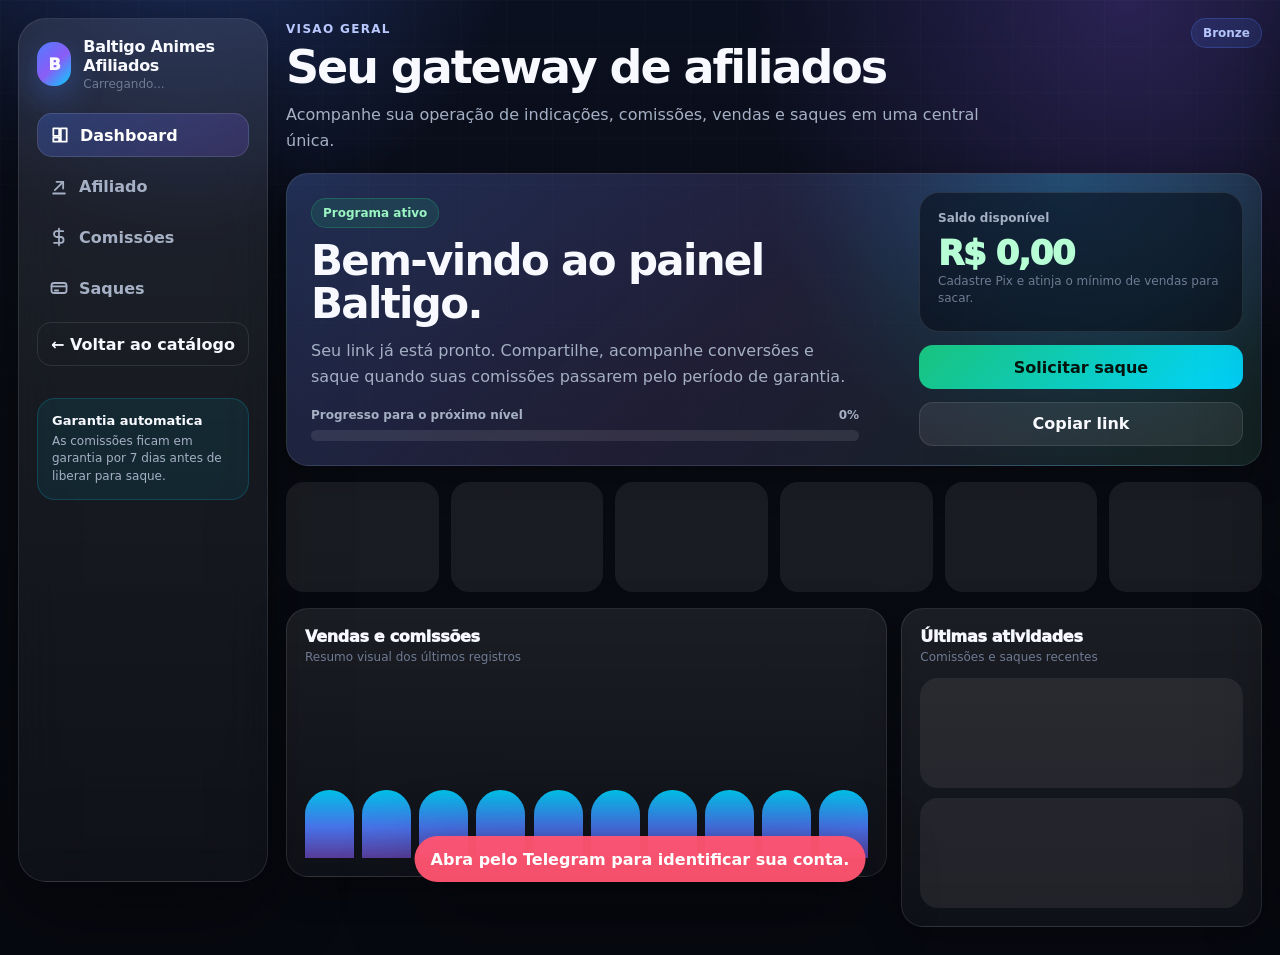
==== commit e069ed0b: "Update index.html" ====
--- a/miniapp/affiliate/index.html
+++ b/miniapp/affiliate/index.html
@@ -490,7 +490,10 @@
         <div class="brand-mark">B</div>
         <div><div class="brand-title">Afiliados</div><div class="brand-sub" id="mobileUserLabel">Baltigo</div></div>
       </div>
-      <span class="pill blue" id="mobileTier">Bronze</span>
+      <div class="actions" style="gap:8px;justify-content:flex-end">
+        <button class="btn ghost" id="backToAnimeAppMobile" type="button" style="min-height:38px;padding:0 11px">← Animes</button>
+        <span class="pill blue" id="mobileTier">Bronze</span>
+      </div>
     </header>
 
     <div class="layout">
@@ -506,6 +509,7 @@
           <button class="nav-btn" data-view="withdrawals"><span class="nav-ico" data-icon="withdrawals"></span><span>Saques</span></button>
           <button class="nav-btn hidden" data-view="admin" id="adminNav"><span class="nav-ico" data-icon="admin"></span><span>Admin</span></button>
         </nav>
+        <button class="btn ghost full" id="backToAnimeApp" type="button" style="margin:12px 0 14px">← Voltar ao catálogo</button>
         <div class="side-mini">
           <strong>Garantia automatica</strong>
           <span>As comissões ficam em garantia por 7 dias antes de liberar para saque.</span>
@@ -734,6 +738,16 @@
       const date = new Date(String(value).replace(" ", "T") + "Z");
       if (Number.isNaN(date.getTime())) return value;
       return date.toLocaleString("pt-BR", { day: "2-digit", month: "2-digit", year: "2-digit", hour: "2-digit", minute: "2-digit" });
+    }
+
+    function animeAppHref() {
+      const url = new URL("./index.html", location.href);
+      if (userId) url.searchParams.set("user_id", userId);
+      return url.toString();
+    }
+
+    function backToAnimeApp() {
+      location.href = animeAppHref();
     }
 
     function statusLabel(value) {
@@ -1282,6 +1296,9 @@
     $("drawerClose").onclick = () => document.body.classList.remove("drawer-open");
     $("drawerBackdrop").onclick = () => document.body.classList.remove("drawer-open");
 
+    $("backToAnimeApp")?.addEventListener("click", backToAnimeApp);
+    $("backToAnimeAppMobile")?.addEventListener("click", backToAnimeApp);
+
     renderSkeleton();
     loadSummary().catch(showError);
   </script>
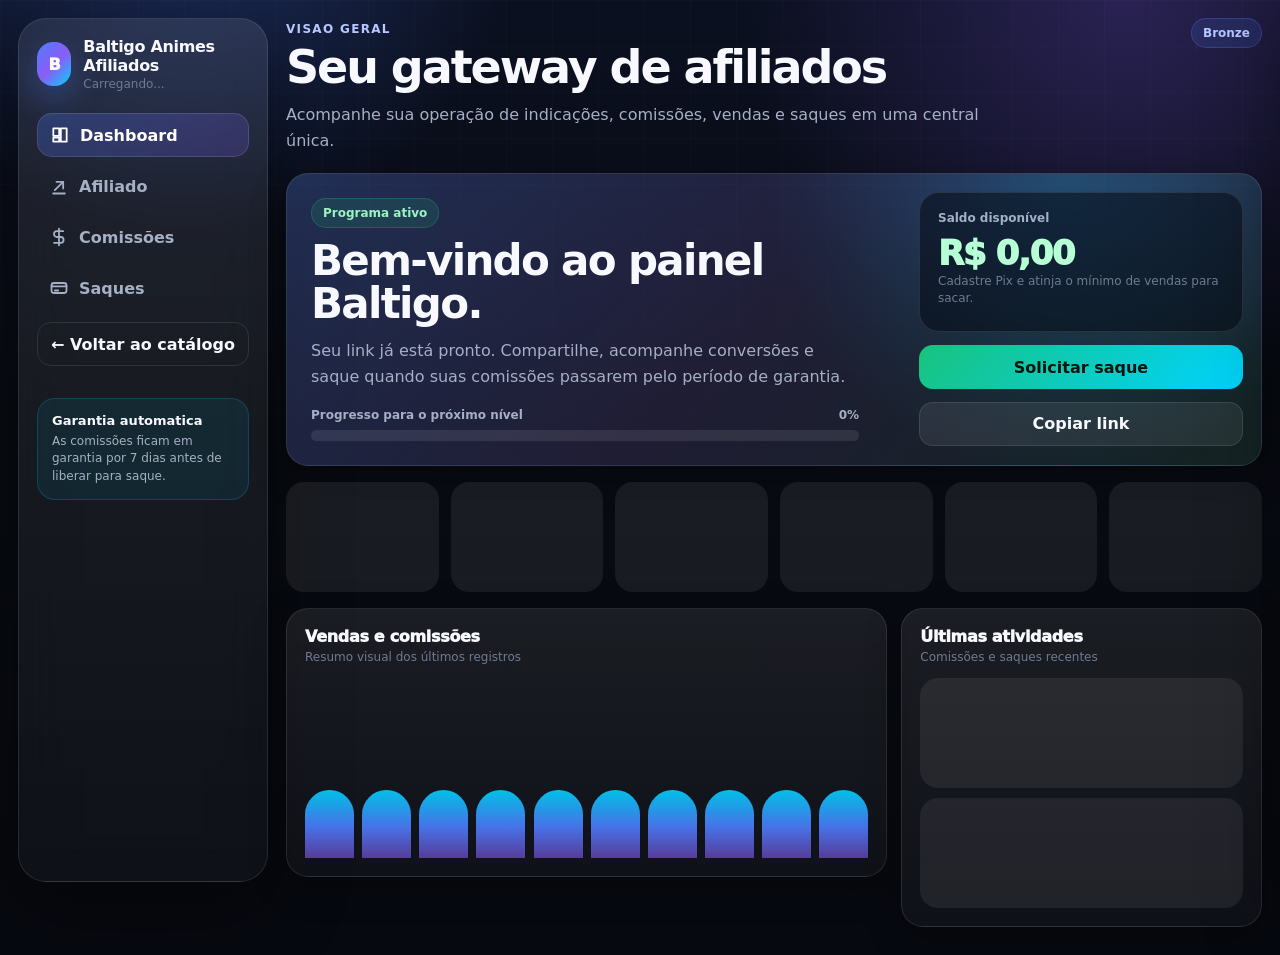
==== commit 94eaa991: "Update index.html" ====
--- a/miniapp/affiliate/index.html
+++ b/miniapp/affiliate/index.html
@@ -1,3 +1,4 @@
+
 
 <!doctype html>
 <html lang="pt-BR">
@@ -741,7 +742,7 @@
     }
 
     function animeAppHref() {
-      const url = new URL("./index.html", location.href);
+      const url = new URL("/miniapp/index.html", location.origin);
       if (userId) url.searchParams.set("user_id", userId);
       return url.toString();
     }
